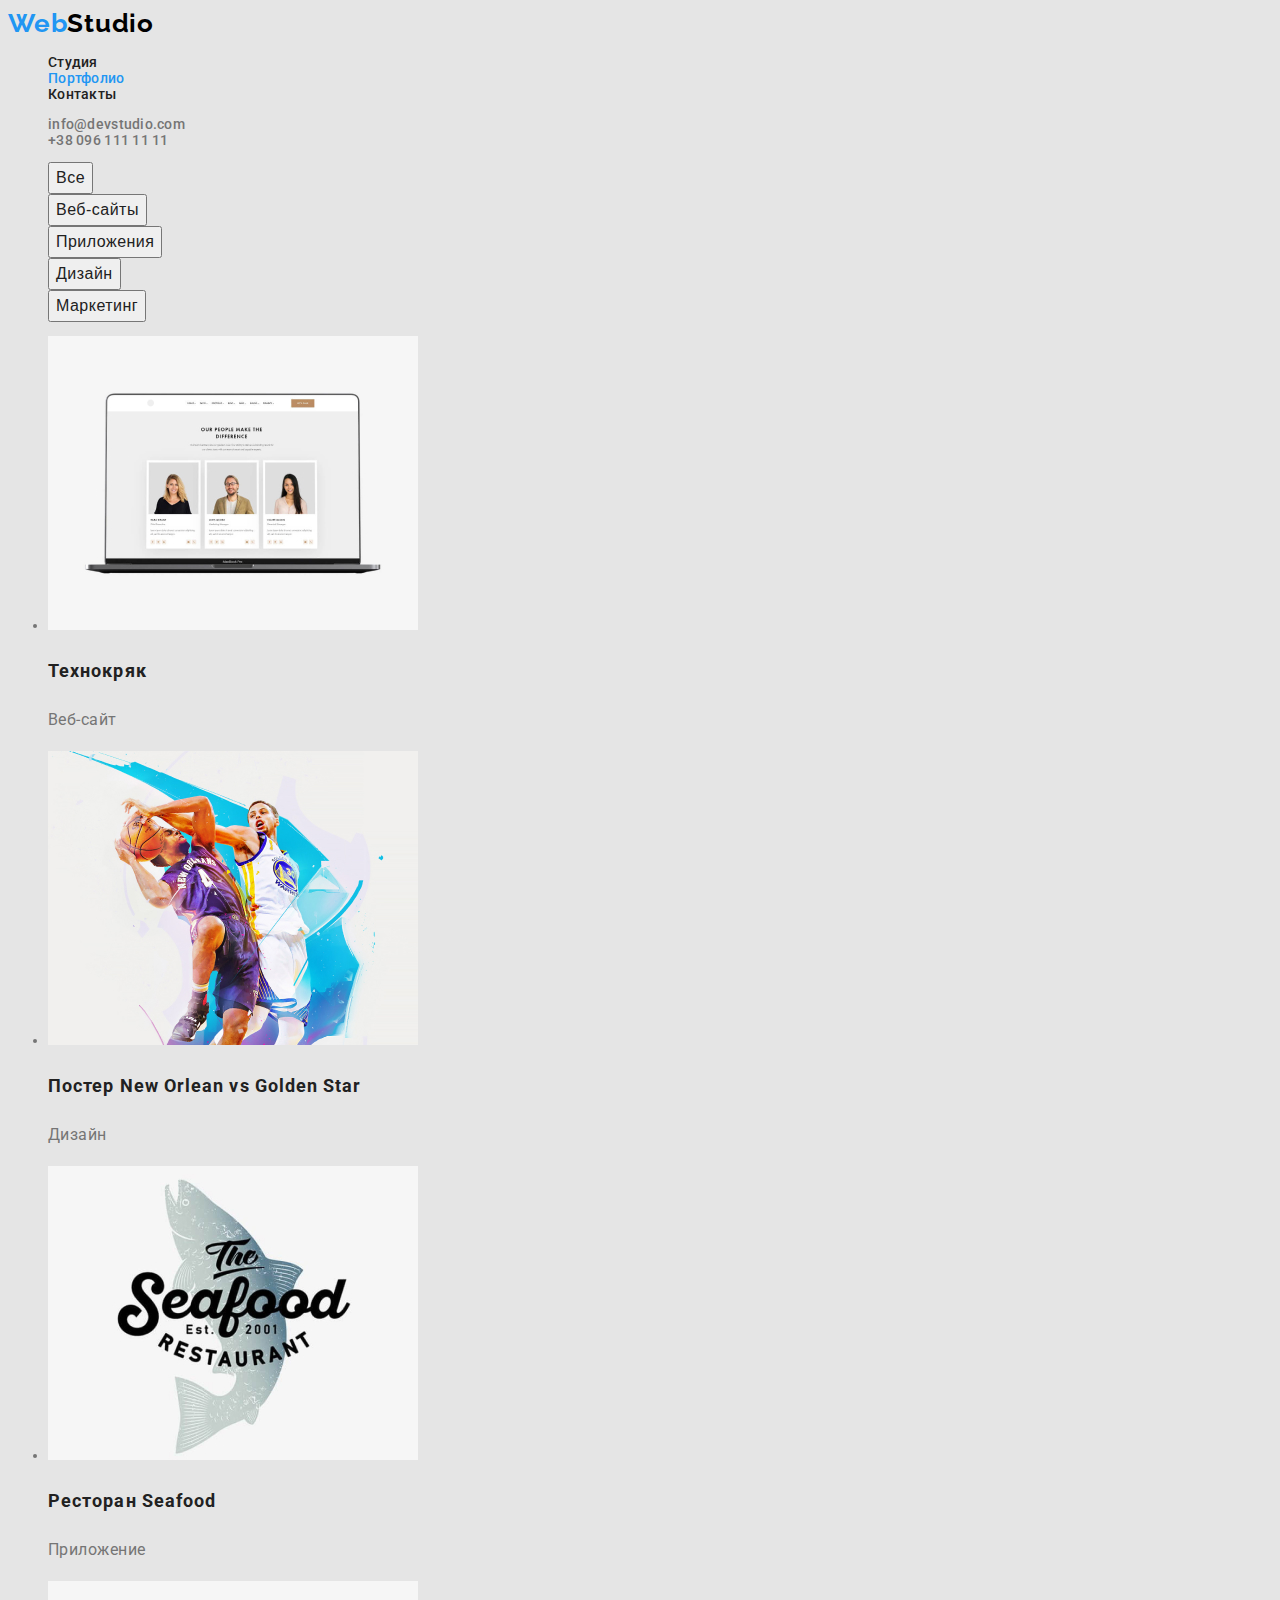
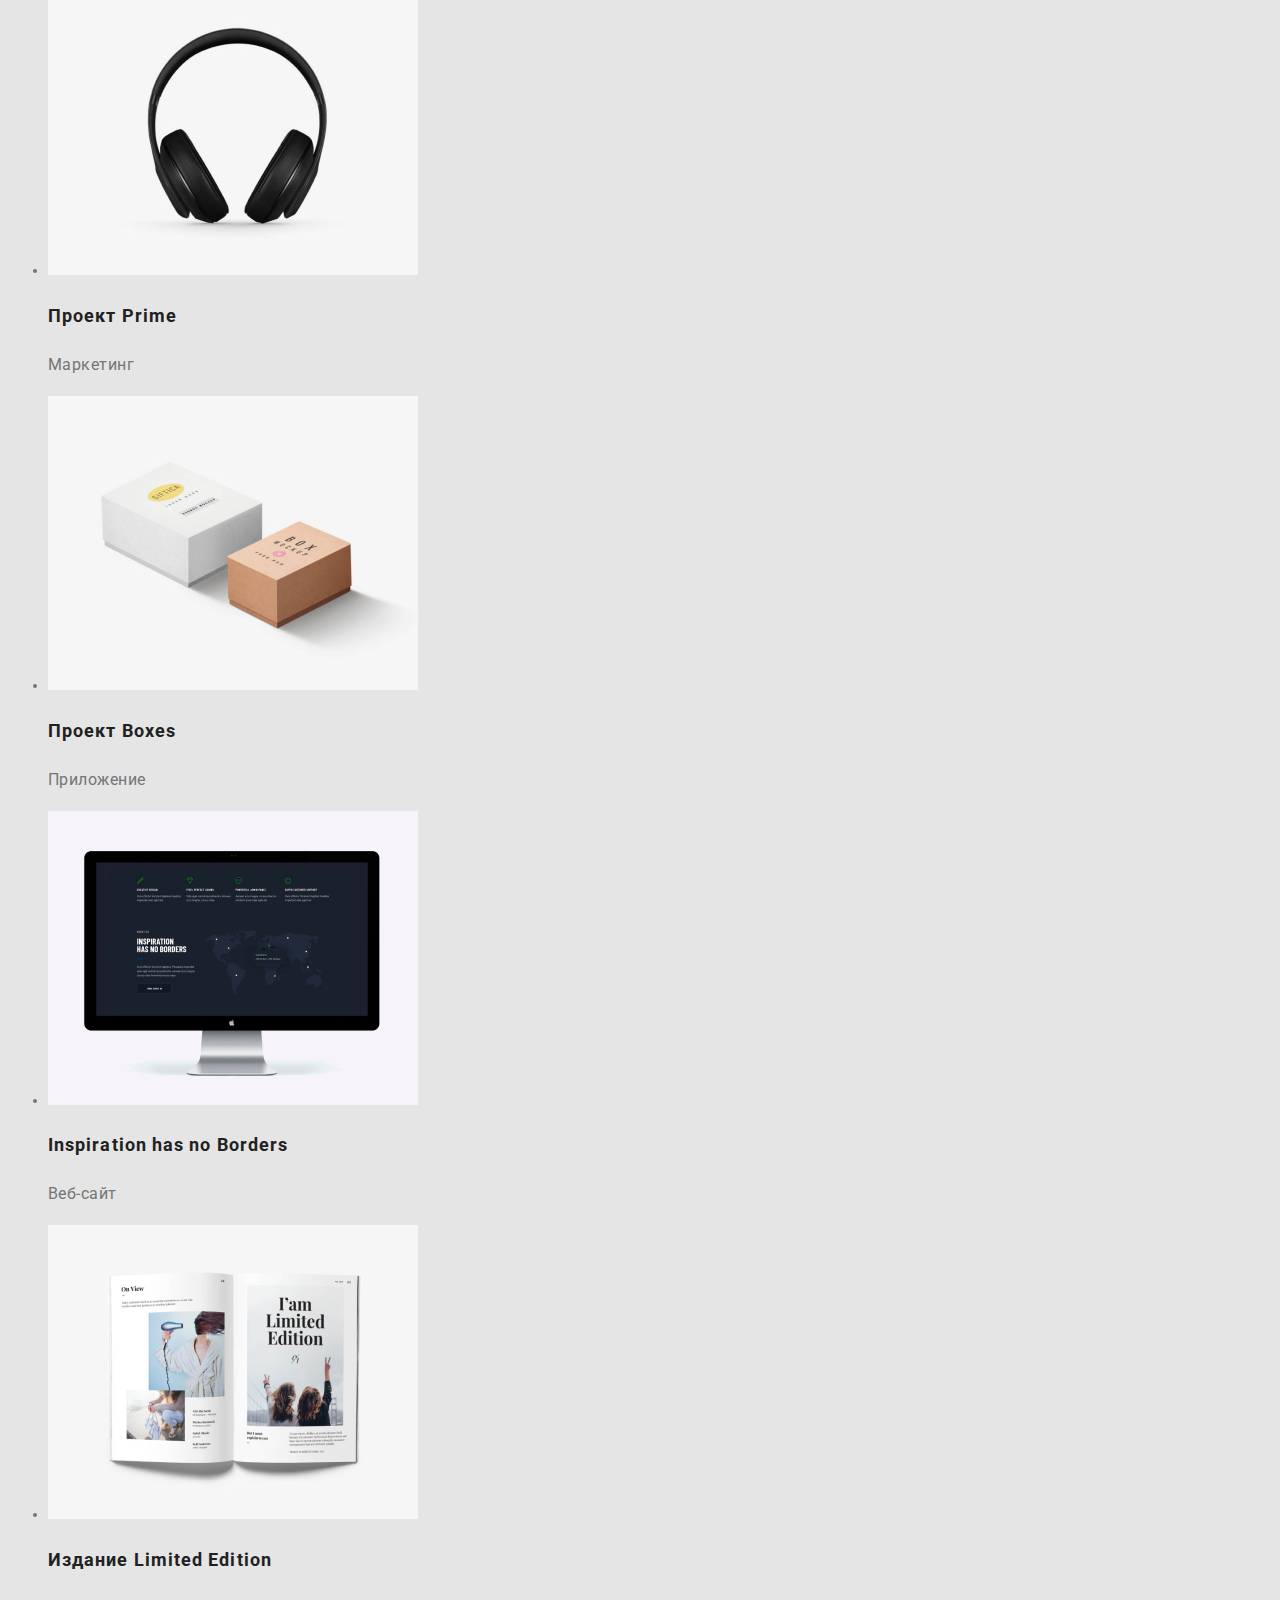
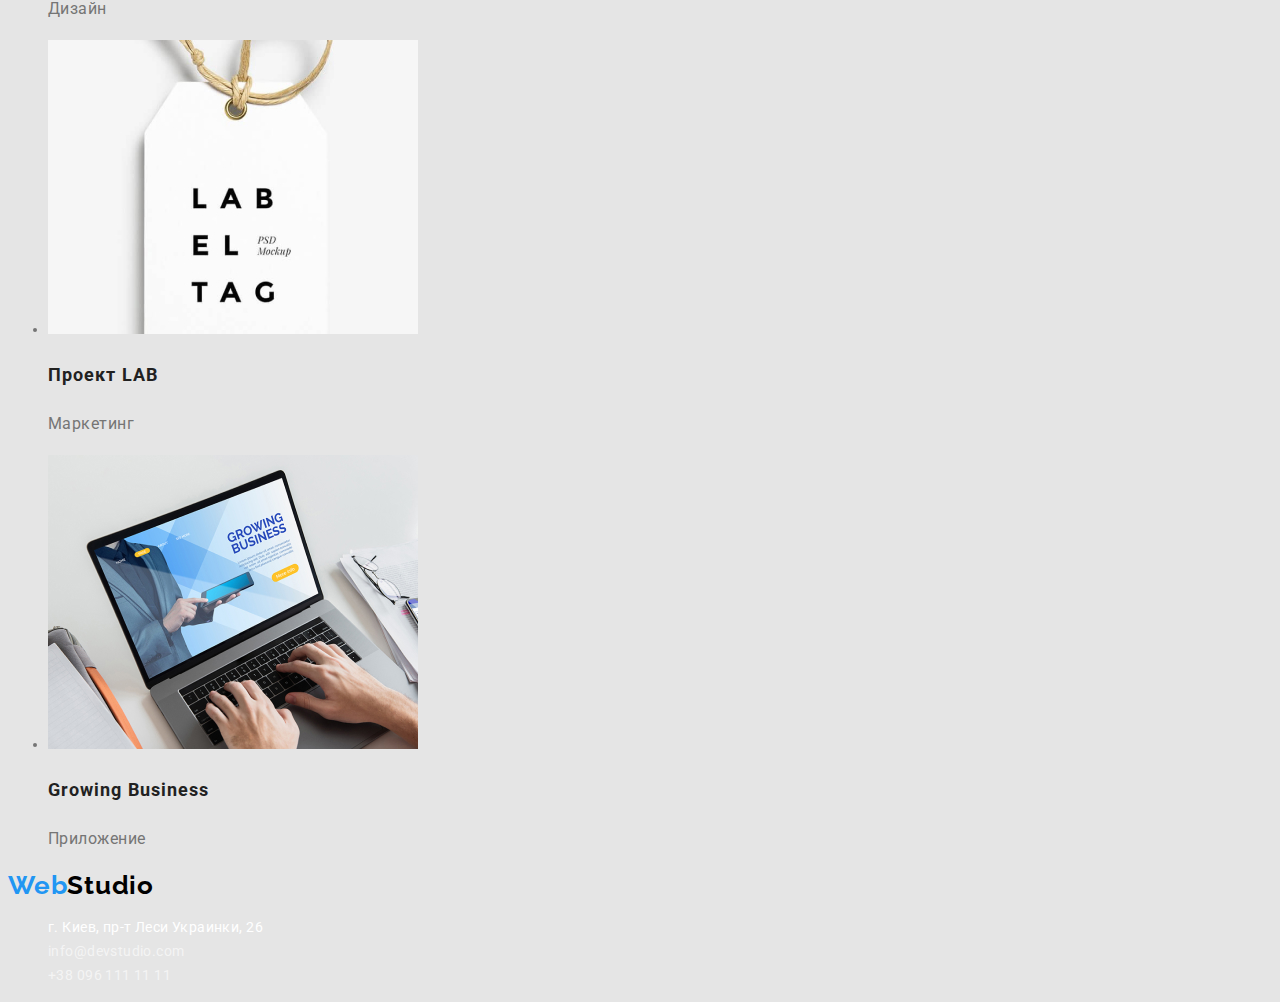
==== portfolio.html @ a321bac0 "Переносит файлы из второго дз" ====
<!DOCTYPE html>
<html lang="ru">

<head>
    <meta charset="UTF-8">
    <meta name="viewport" content="width=device-width, initial-scale=1.0">
    <title>Portfolio of WebStudio</title>
    <link rel="stylesheet" href="./css/styles.css" />
    <link rel="preconnect" href="https://fonts.gstatic.com">
    <link href="https://fonts.googleapis.com/css2?family=Raleway:wght@700&family=Roboto:wght@400;500;700;900&display=swap"
        rel="stylesheet">
</head>

<body>
    <header>
        <!--Header-->
        <section>
            <nav class="site-nav">
                <a lang="en" href="./index.html" class = "logo"><span class="double">Web</span><span>Studio</span></a>
                <ul class = "site-nav list">
                    <li> <a href="./index.html" class ="link">Студия</a></li>
                    <li> <a href="" class ="link, current">Портфолио</a></li>
                    <li> <a href="" class ="link">Контакты</a></li>
                </ul>
                <ul class= "auth-nav list">
                    <li> <a href="mailto:info@devstudio.com" class="anlink">info@devstudio.com</a></li>
                    <li> <a href="tel:+380961111111" class="anlink">+38 096 111 11 11</a></li>
                </ul>
            </nav>
        </section>
    </header>
    <main>
        <h1 class="visually-hidden">Портфолио</h1>
             

        <!--Portfolio-->
        <section>
            <!--Filter-->
            <ul class="filter list">
                <li> <button type="button" class="item">Все</button></li>
                <li> <button type="button" class="item">Веб-сайты</button></li>
                <li> <button type="button" class="item">Приложения</button></li>
                <li> <button type="button" class="item">Дизайн</button></li>
                <li> <button type="button" class="item">Маркетинг</button></li>
            </ul>
            <ul class="portfolio">
                <li>
                    <img src="./img/hw2/img.jpg" alt="Открытый веб-сайт на ноутбуке" width=370>
                    <h2 class="title">Технокряк</h2>
                    <p class= "description">Веб-сайт</p>
                </li>
                <li>
                    <img src="./img/hw2/img1.jpg" alt="Постер с изображением баскетболистов" width=370>
                    <h2 class="title">Постер New Orlean vs Golden Star</h2>
                    <p class= "description">Дизайн</p>
                </li>
                <li>
                    <img src="./img/hw2/img2.jpg" alt="Логотип ресторана Seafood" width=370>
                    <h2 class="title">Ресторан Seafood</h2>
                    <p class= "description">Приложение</p>
                </li>
                <li>
                    <img src="./img/hw2/img3.jpg" alt="Наушники" width=370>
                    <h2 class="title">Проект Prime</h2>
                    <p class= "description">Маркетинг</p>
                </li>
                <li>
                    <img src="./img/hw2/img4.jpg" alt="Посылки разных размеров" width=370>
                    <h2 class="title">Проект Boxes</h2>
                    <p class= "description">Приложение</p>
                </li>
                <li>
                    <img src="./img/hw2/img5.jpg" alt="Сайт открытый на мониторе" width=370>
                    <h2 class="title">Inspiration has no Borders</h2>
                    <p class= "description">Веб-сайт</p>
                </li>
                <li>
                    <img src="./img/hw2/img6.jpg" alt="Разворот журнала со статьями" width=370>
                    <h2 class="title">Издание Limited Edition</h2>
                    <p class= "description">Дизайн</p>
                </li>
                <li>
                    <img src="./img/hw2/img7.jpg" alt="Бирка от товара" width=370>
                    <h2 class="title">Проект LAB</h2>
                    <p class= "description">Маркетинг</p>
                </li>
                <li>
                    <img src="./img/hw2/img8.jpg" alt="Человек работает за ноутбуком" width=370>
                    <h2 class="title">Growing Business</h2>
                    <p class= "description">Приложение</p>
                </li>
            </ul>
        </section>
    </main>

    <footer>
        <!--Footer-->
        <section>
            <a lang="en" href="./index.html" class = "logo"><span class="double">Web</span><span>Studio</span></a>
            <ul class= "auth-nav list">
                <li> <a href="https://goo.gl/maps/ivPXeLmpZGiEguKSA" class="adress">г. Киев, пр-т Леси Украинки, 26</a></li>
                <li> <a href="mailto:info@devstudio.com" class="footer-item">info@devstudio.com</a></li>
                <li> <a href="tel=:+380961111111" class="footer-item">+38 096 111 11 11</a></li>
            </ul>
        </section>
    </footer>
</body>

</html>
---- css/styles.css ----
:root {
  --primary-text-color: #212121;
  --secondary-text-color: #757575;
  --title-color: #212121;
  --accent-color: #2196f3;
}

body {
  background-color: #e5e5e5;
  color: var(--secondary-text-color);
  font-family: Roboto;
  font-style: normal;
  font-weight: 400;
  font-size: 14px;
  line-height: 1.714;
  letter-spacing: 0.03em;
}

.list {
  list-style: none;
}

.current {
  color: var(--accent-color);
  text-decoration: none;
}

/*Visually hidden for H*/
.visually-hidden {
  position: absolute;
  width: 1px;
  height: 1px;
  margin: -1px;
  border: 0;
  padding: 0;
  white-space: nowrap;
  clip-path: inset(100%);
  clip: rect(0 0 0 0);
  overflow: hidden;
}

/*Logo*/
.logo {
  text-decoration: none;
  color: #000000;
  font-family: Raleway;
  font-style: normal;
  font-weight: 700;
  font-size: 26px;
  line-height: 1.192;
  letter-spacing: 0.03em;
}

.double {
  color: var(--accent-color);
}

/*Site nav*/

.site-nav .list {
  color: var(--primary-text-color);
  font-weight: 500;
  font-size: 14px;
  line-height: 1.142;
  letter-spacing: 0.02em;
}

.site-nav .anlink,
.auth-nav .anlink {
  text-decoration: none;
  color: var(--secondary-text-color);
}
.site-nav .link {
  text-decoration: none;
  color: var(--primary-text-color);
  font-weight: 500;
  font-size: 14px;
  line-height: 1.142;
  letter-spacing: 0.02em;
}
.site-nav .link:hover,
.site-nav .link:focus {
  color: var(--accent-color);
}

.auth-nav .anlink:hover,
.auth-nav .anlink:focus {
  color: var(--accent-color);
}

/*Hero*/

.hero-title {
  color: #ffffff;
  text-transform: uppercase;
  font-weight: 900;
  font-size: 44px;
  line-height: 1.364;
  letter-spacing: 0.06em;
}

.order {
  color: #ffffff;
  background-color: var(--accent-color);
  font-weight: 700;
  font-size: 16px;
  line-height: 30px;
  letter-spacing: 0.06em;
  text-decoration: none;
}

/*.order:hover,*/
/*.order:focus {*/
/* color: #ffffff;*/
/*  background-color: var(--accent-color);*/
/*}*/

/*Sections*/

.section-title {
  color: var(--primary-text-color);
  font-weight: 700;
  font-size: 36px;
  line-height: 1.167;
  letter-spacing: 0.03em;
}

/*Reautures*/

.reautures .title {
  color: var(--primary-text-color);
  text-transform: uppercase;
  font-weight: 700;
  font-size: 14px;
  line-height: 1.143;
  letter-spacing: 0.03em;
}

/*Team*/

.team-member {
  color: var(--primary-text-color);
  font-weight: 500;
  font-size: 16px;
  line-height: 1.188;
  letter-spacing: 0.03em;
}

.position {
  font-weight: 500;
  font-size: 16px;
  line-height: 1.188;
  letter-spacing: 0.03em;
}

/*Footer*/

.auth-nav .adress {
  text-decoration: none;
  color: #ffffff;
  font-weight: 400;
  font-size: 14px;
  line-height: 1.714;
  letter-spacing: 0.03em;
}

.auth-nav .footer-item {
  text-decoration: none;
  color: rgba(255, 255, 255, 0.6);
  font-weight: 400;
  font-size: 14px;
  line-height: 1.714;
  letter-spacing: 0.03em;
}

/*Portfolio*/

.portfolio .title {
  color: var(--primary-text-color);
  font-weight: 700;
  font-size: 18px;
  line-height: 2;
  letter-spacing: 0.06em;
}

.portfolio .description {
  color: var(--secondary-text-color);
  font-weight: 400;
  font-size: 16px;
  line-height: 1.875;
  letter-spacing: 0.03em;
}

.filter .item {
  color: var(--primary-text-color);
  font-weight: 500;
  font-size: 16px;
  line-height: 1.625;
  letter-spacing: 0.03em;
}

.filter .item:hover,
.filter .item:focus {
  color: #ffffff;
  background-color: var(--accent-color);
}
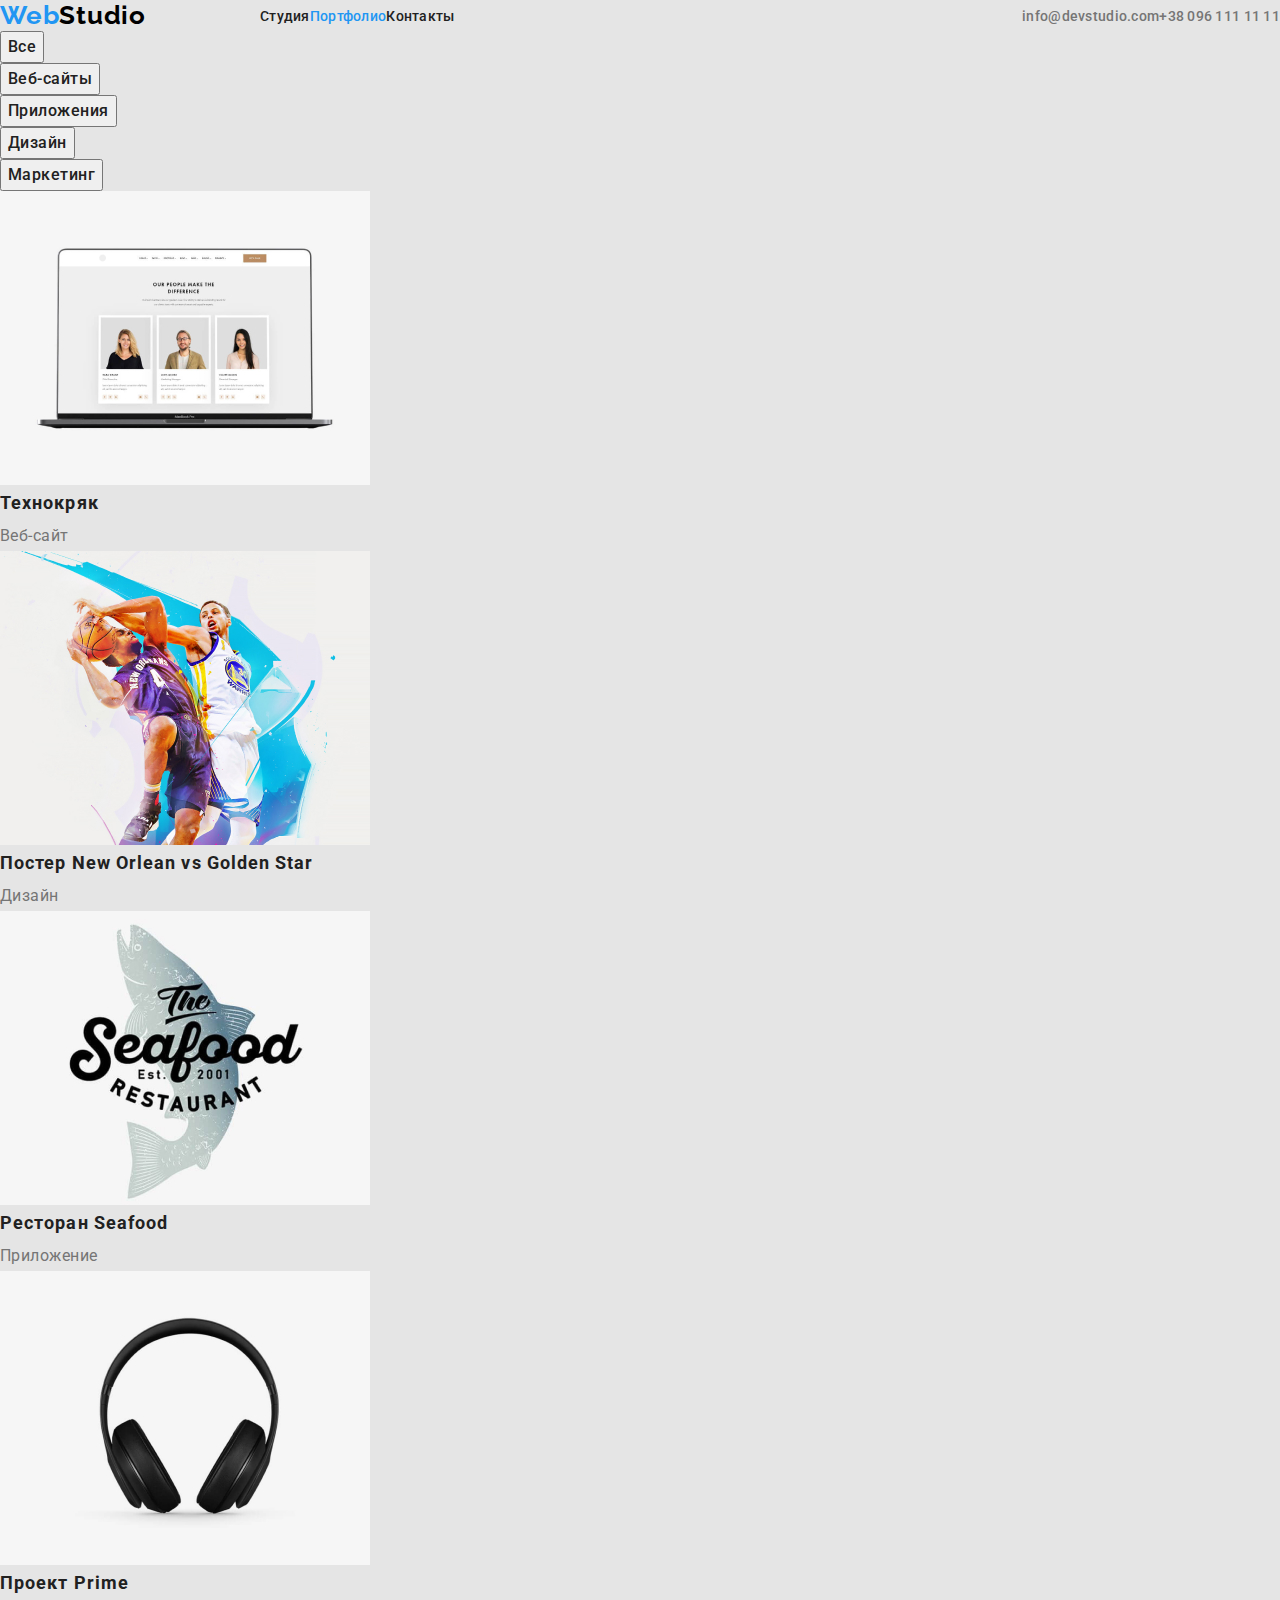
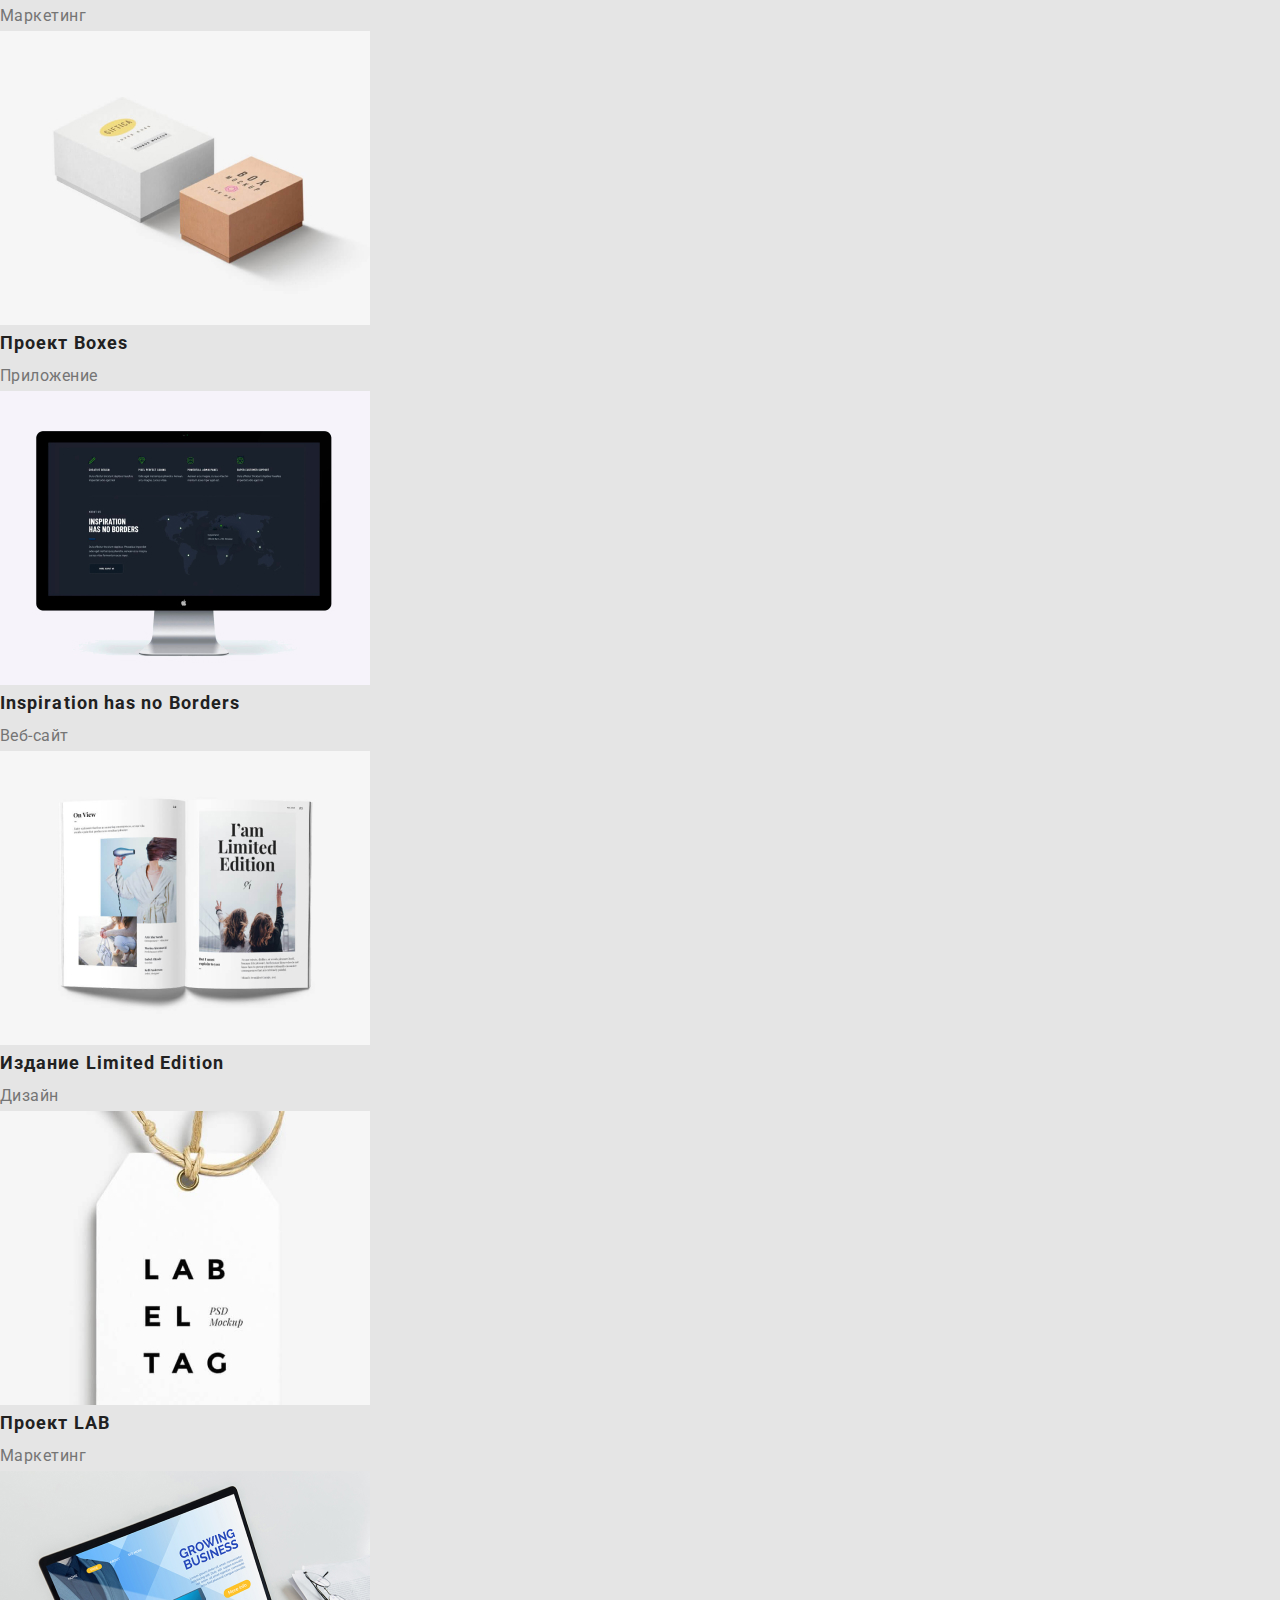
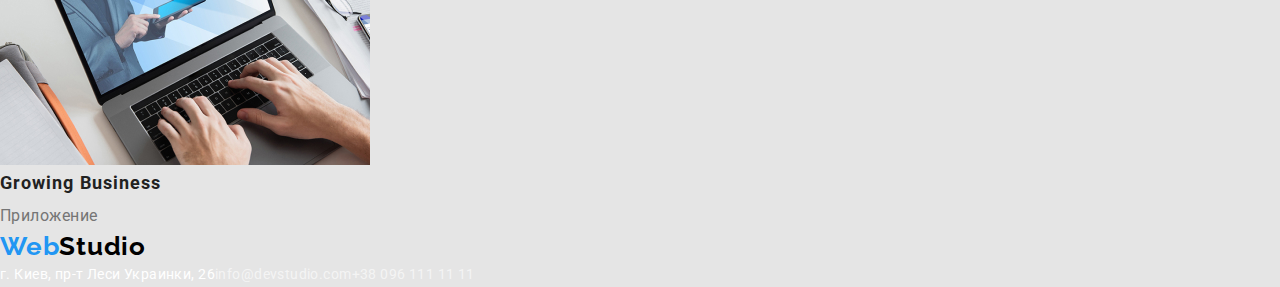
==== commit dda583a5: "Выравнивает хедер" ====
--- a/portfolio.html
+++ b/portfolio.html
@@ -5,6 +5,7 @@
     <meta charset="UTF-8">
     <meta name="viewport" content="width=device-width, initial-scale=1.0">
     <title>Portfolio of WebStudio</title>
+    <link rel="stylesheet" href="https://cdnjs.cloudflare.com/ajax/libs/modern-normalize/1.0.0/modern-normalize.min.css">
     <link rel="stylesheet" href="./css/styles.css" />
     <link rel="preconnect" href="https://fonts.gstatic.com">
     <link href="https://fonts.googleapis.com/css2?family=Raleway:wght@700&family=Roboto:wght@400;500;700;900&display=swap"
--- a/css/styles.css
+++ b/css/styles.css
@@ -14,6 +14,35 @@
   font-size: 14px;
   line-height: 1.714;
   letter-spacing: 0.03em;
+}
+
+h1,
+h2,
+h3,
+h4,
+h5,
+h6 {
+  margin: 0;
+}
+
+ul,
+ol {
+  padding: 0;
+  margin: 0;
+}
+
+p {
+  margin: 0;
+}
+
+img {
+  display: block;
+}
+
+.container {
+  width: 1200px;
+  margin: 0 auto;
+  padding: 0 15px;
 }
 
 .list {
@@ -39,6 +68,8 @@
   overflow: hidden;
 }
 
+/*Header*/
+
 /*Logo*/
 .logo {
   text-decoration: none;
@@ -57,6 +88,15 @@
 
 /*Site nav*/
 
+.site-nav {
+  display: flex;
+  align-items: center;
+}
+
+.site-nav .logo {
+  margin-right: 114px;
+}
+
 .site-nav .list {
   color: var(--primary-text-color);
   font-weight: 500;
@@ -70,6 +110,11 @@
   text-decoration: none;
   color: var(--secondary-text-color);
 }
+
+.auth-nav {
+  margin-left: auto;
+}
+
 .site-nav .link {
   text-decoration: none;
   color: var(--primary-text-color);
@@ -81,6 +126,11 @@
 .site-nav .link:hover,
 .site-nav .link:focus {
   color: var(--accent-color);
+}
+
+.auth-nav {
+  display: flex;
+  align-items: center;
 }
 
 .auth-nav .anlink:hover,
@@ -109,12 +159,6 @@
   text-decoration: none;
 }
 
-/*.order:hover,*/
-/*.order:focus {*/
-/* color: #ffffff;*/
-/*  background-color: var(--accent-color);*/
-/*}*/
-
 /*Sections*/
 
 .section-title {
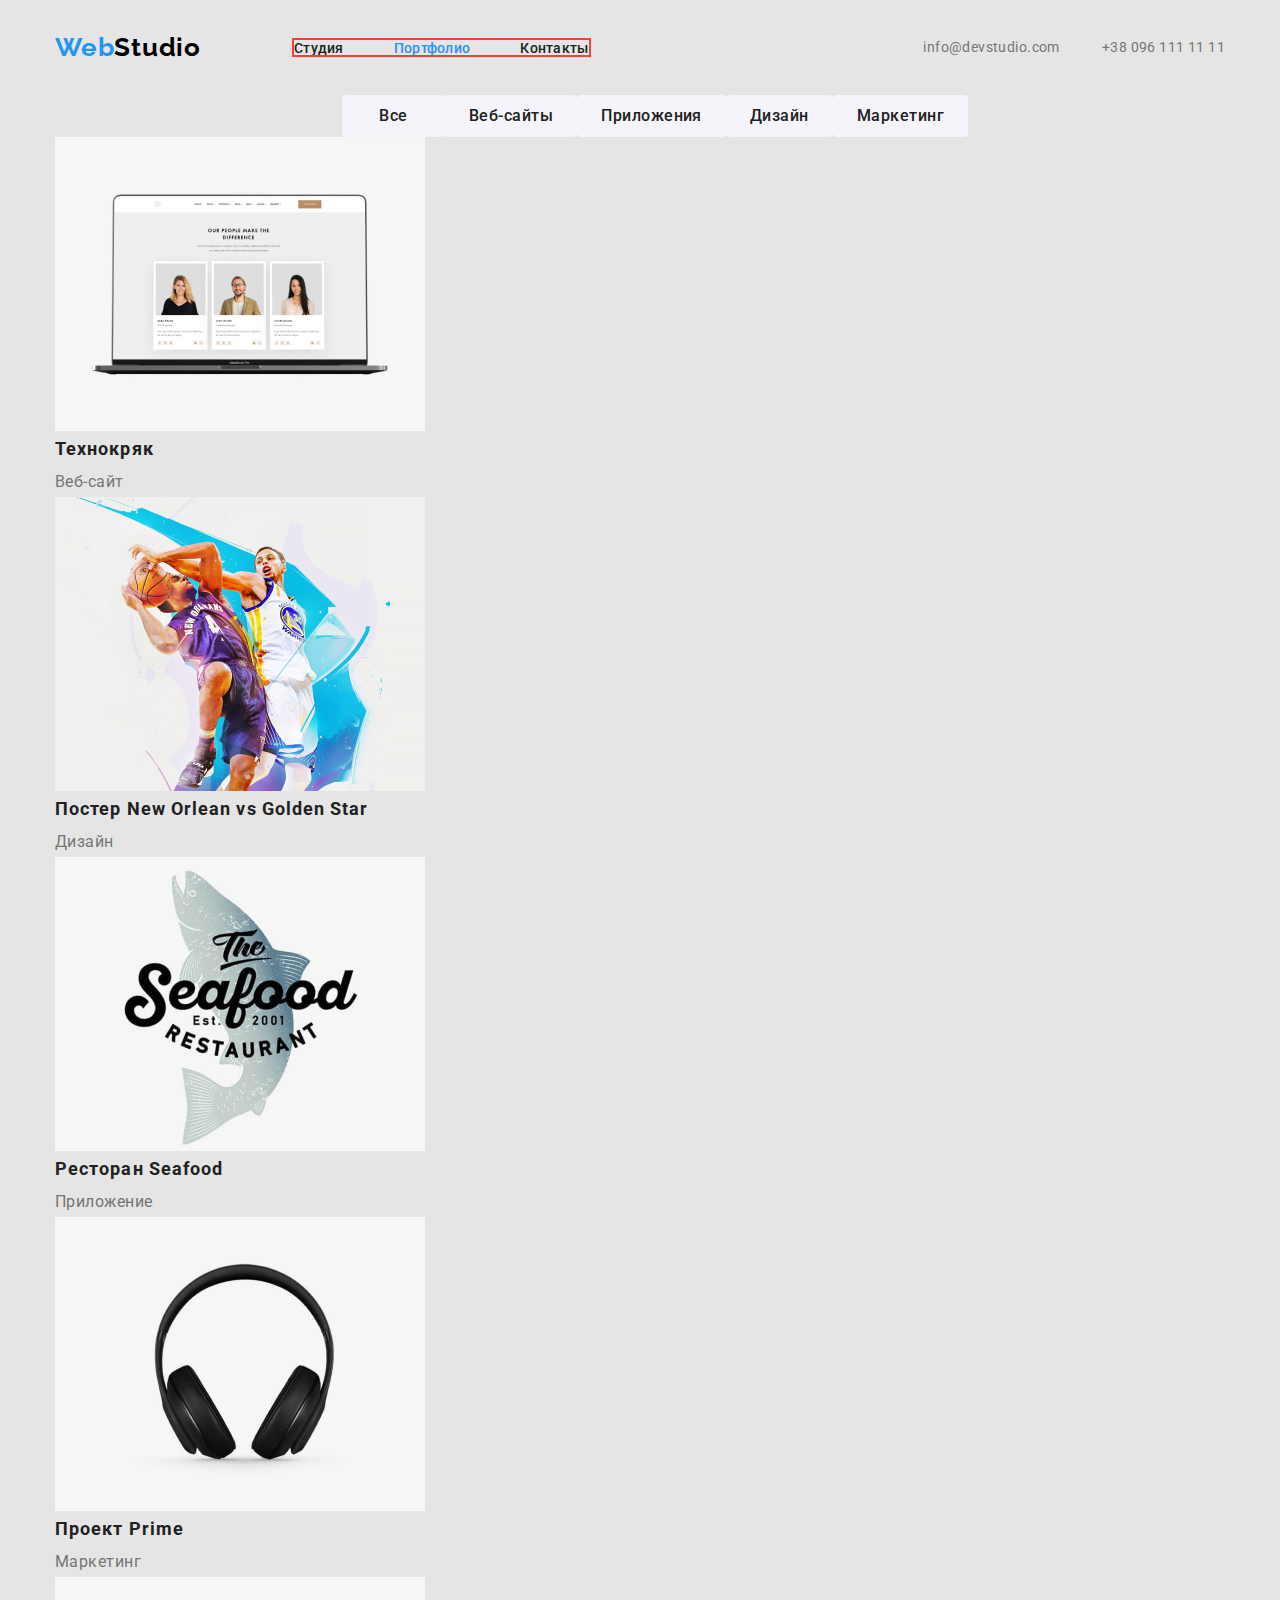
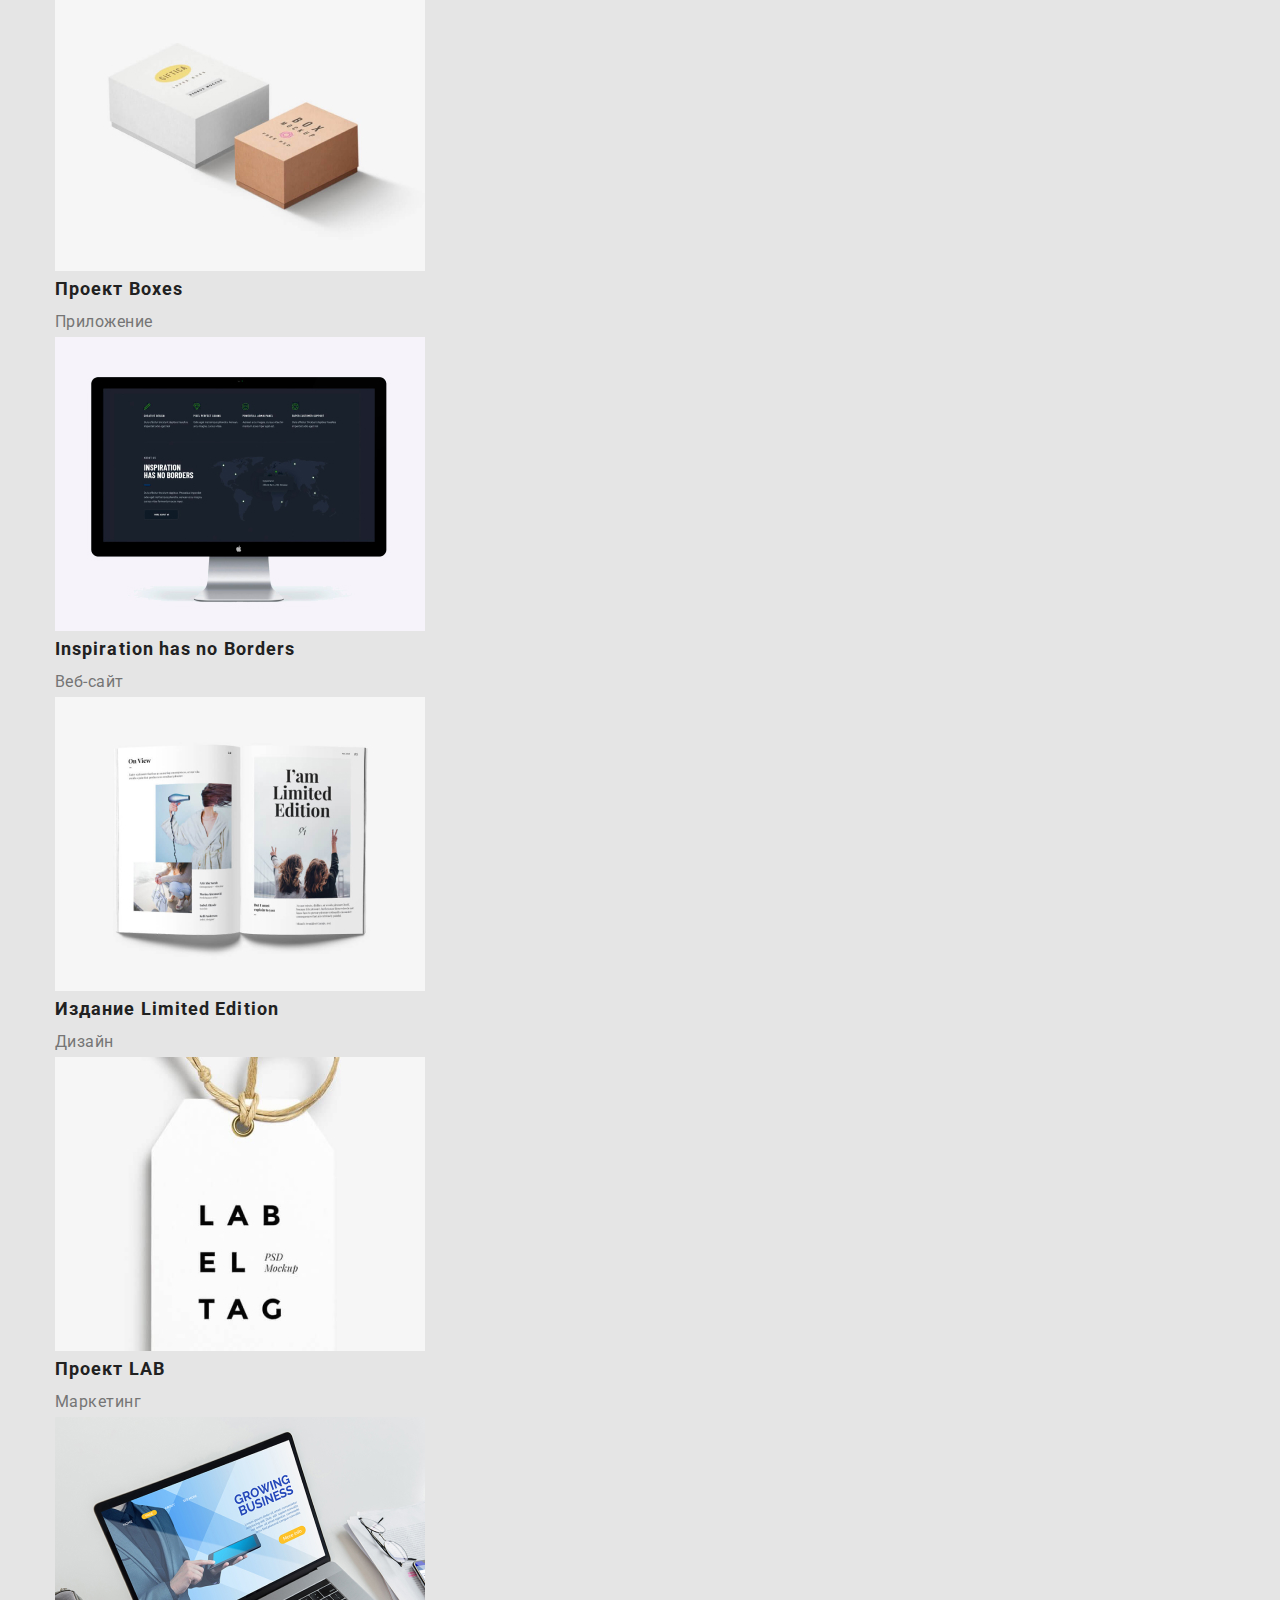
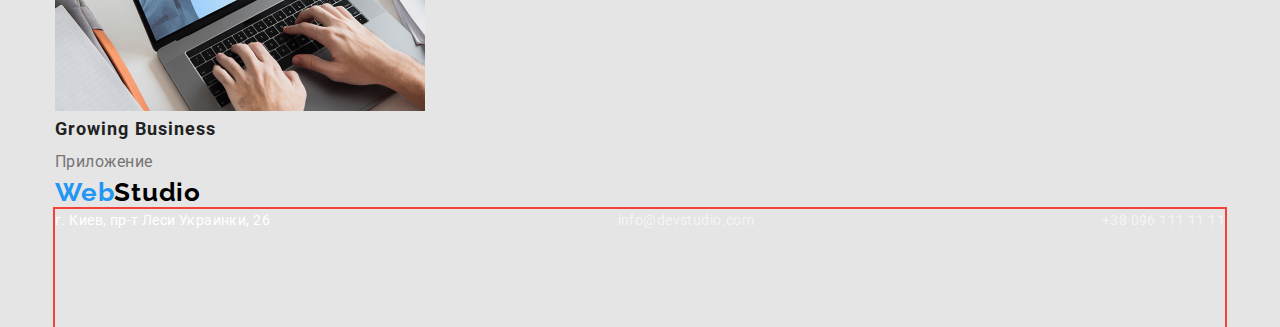
==== commit 8e112e0c: "Добавляет основную блочную разметку страниц" ====
--- a/portfolio.html
+++ b/portfolio.html
@@ -13,98 +13,104 @@
 </head>
 
 <body>
-    <header>
-        <!--Header-->
-        <section>
-            <nav class="site-nav">
-                <a lang="en" href="./index.html" class = "logo"><span class="double">Web</span><span>Studio</span></a>
-                <ul class = "site-nav list">
-                    <li> <a href="./index.html" class ="link">Студия</a></li>
-                    <li> <a href="" class ="link, current">Портфолио</a></li>
-                    <li> <a href="" class ="link">Контакты</a></li>
+    <div class="container">
+        <header>
+            <!--Header-->
+            <section>
+                <nav class="navigation">
+                    <a lang="en" href="./index.html" class="logo"><span class="double">Web</span><span>Studio</span></a>
+                    <ul class="site-nav">
+                        <li class="snitem"> <a href="./index.html" class="link">Студия</a></li>
+                        <li class="snitem"> <a href="" class="link, current">Портфолио</a></li>
+                        <li class="snitem"> <a href="" class="link">Контакты</a></li>
+                    </ul>
+                    <ul class="auth-nav">
+                        <li> <a href="mailto:info@devstudio.com" class="anlink mail">info@devstudio.com</a></li>
+                        <li> <a href="tel:+380961111111" class="anlink">+38 096 111 11 11</a></li>
+                    </ul>
+                </nav>
+            </section>
+        </header>
+        <main>
+            <h1 class="visually-hidden">Портфолио</h1>
+        
+        
+            <!--Portfolio-->
+            <section>
+                <!--Filter-->
+                <div class="container">
+                    <ul class="filter">
+                        <li> <button type="button" class="item">Все</button></li>
+                        <li> <button type="button" class="item">Веб-сайты</button></li>
+                        <li> <button type="button" class="item">Приложения</button></li>
+                        <li> <button type="button" class="item">Дизайн</button></li>
+                        <li> <button type="button" class="item">Маркетинг</button></li>
+                    </ul>
+                </div>
+                
+                <ul class="portfolio">
+                    <li>
+                        <img src="./img/hw2/img.jpg" alt="Открытый веб-сайт на ноутбуке" width=370>
+                        <h2 class="title">Технокряк</h2>
+                        <p class="description">Веб-сайт</p>
+                    </li>
+                    <li>
+                        <img src="./img/hw2/img1.jpg" alt="Постер с изображением баскетболистов" width=370>
+                        <h2 class="title">Постер New Orlean vs Golden Star</h2>
+                        <p class="description">Дизайн</p>
+                    </li>
+                    <li>
+                        <img src="./img/hw2/img2.jpg" alt="Логотип ресторана Seafood" width=370>
+                        <h2 class="title">Ресторан Seafood</h2>
+                        <p class="description">Приложение</p>
+                    </li>
+                    <li>
+                        <img src="./img/hw2/img3.jpg" alt="Наушники" width=370>
+                        <h2 class="title">Проект Prime</h2>
+                        <p class="description">Маркетинг</p>
+                    </li>
+                    <li>
+                        <img src="./img/hw2/img4.jpg" alt="Посылки разных размеров" width=370>
+                        <h2 class="title">Проект Boxes</h2>
+                        <p class="description">Приложение</p>
+                    </li>
+                    <li>
+                        <img src="./img/hw2/img5.jpg" alt="Сайт открытый на мониторе" width=370>
+                        <h2 class="title">Inspiration has no Borders</h2>
+                        <p class="description">Веб-сайт</p>
+                    </li>
+                    <li>
+                        <img src="./img/hw2/img6.jpg" alt="Разворот журнала со статьями" width=370>
+                        <h2 class="title">Издание Limited Edition</h2>
+                        <p class="description">Дизайн</p>
+                    </li>
+                    <li>
+                        <img src="./img/hw2/img7.jpg" alt="Бирка от товара" width=370>
+                        <h2 class="title">Проект LAB</h2>
+                        <p class="description">Маркетинг</p>
+                    </li>
+                    <li>
+                        <img src="./img/hw2/img8.jpg" alt="Человек работает за ноутбуком" width=370>
+                        <h2 class="title">Growing Business</h2>
+                        <p class="description">Приложение</p>
+                    </li>
                 </ul>
-                <ul class= "auth-nav list">
-                    <li> <a href="mailto:info@devstudio.com" class="anlink">info@devstudio.com</a></li>
-                    <li> <a href="tel:+380961111111" class="anlink">+38 096 111 11 11</a></li>
+            </section>
+        </main>
+        
+        <footer>
+            <!--Footer-->
+            <section>
+                <a lang="en" href="./index.html" class="logo"><span class="double">Web</span><span>Studio</span></a>
+                <ul class="auth-nav list">
+                    <li> <a href="https://goo.gl/maps/ivPXeLmpZGiEguKSA" class="adress">г. Киев, пр-т Леси Украинки, 26</a></li>
+                    <li> <a href="mailto:info@devstudio.com" class="footer-item">info@devstudio.com</a></li>
+                    <li> <a href="tel=:+380961111111" class="footer-item">+38 096 111 11 11</a></li>
                 </ul>
-            </nav>
-        </section>
-    </header>
-    <main>
-        <h1 class="visually-hidden">Портфолио</h1>
-             
-
-        <!--Portfolio-->
-        <section>
-            <!--Filter-->
-            <ul class="filter list">
-                <li> <button type="button" class="item">Все</button></li>
-                <li> <button type="button" class="item">Веб-сайты</button></li>
-                <li> <button type="button" class="item">Приложения</button></li>
-                <li> <button type="button" class="item">Дизайн</button></li>
-                <li> <button type="button" class="item">Маркетинг</button></li>
-            </ul>
-            <ul class="portfolio">
-                <li>
-                    <img src="./img/hw2/img.jpg" alt="Открытый веб-сайт на ноутбуке" width=370>
-                    <h2 class="title">Технокряк</h2>
-                    <p class= "description">Веб-сайт</p>
-                </li>
-                <li>
-                    <img src="./img/hw2/img1.jpg" alt="Постер с изображением баскетболистов" width=370>
-                    <h2 class="title">Постер New Orlean vs Golden Star</h2>
-                    <p class= "description">Дизайн</p>
-                </li>
-                <li>
-                    <img src="./img/hw2/img2.jpg" alt="Логотип ресторана Seafood" width=370>
-                    <h2 class="title">Ресторан Seafood</h2>
-                    <p class= "description">Приложение</p>
-                </li>
-                <li>
-                    <img src="./img/hw2/img3.jpg" alt="Наушники" width=370>
-                    <h2 class="title">Проект Prime</h2>
-                    <p class= "description">Маркетинг</p>
-                </li>
-                <li>
-                    <img src="./img/hw2/img4.jpg" alt="Посылки разных размеров" width=370>
-                    <h2 class="title">Проект Boxes</h2>
-                    <p class= "description">Приложение</p>
-                </li>
-                <li>
-                    <img src="./img/hw2/img5.jpg" alt="Сайт открытый на мониторе" width=370>
-                    <h2 class="title">Inspiration has no Borders</h2>
-                    <p class= "description">Веб-сайт</p>
-                </li>
-                <li>
-                    <img src="./img/hw2/img6.jpg" alt="Разворот журнала со статьями" width=370>
-                    <h2 class="title">Издание Limited Edition</h2>
-                    <p class= "description">Дизайн</p>
-                </li>
-                <li>
-                    <img src="./img/hw2/img7.jpg" alt="Бирка от товара" width=370>
-                    <h2 class="title">Проект LAB</h2>
-                    <p class= "description">Маркетинг</p>
-                </li>
-                <li>
-                    <img src="./img/hw2/img8.jpg" alt="Человек работает за ноутбуком" width=370>
-                    <h2 class="title">Growing Business</h2>
-                    <p class= "description">Приложение</p>
-                </li>
-            </ul>
-        </section>
-    </main>
-
-    <footer>
-        <!--Footer-->
-        <section>
-            <a lang="en" href="./index.html" class = "logo"><span class="double">Web</span><span>Studio</span></a>
-            <ul class= "auth-nav list">
-                <li> <a href="https://goo.gl/maps/ivPXeLmpZGiEguKSA" class="adress">г. Киев, пр-т Леси Украинки, 26</a></li>
-                <li> <a href="mailto:info@devstudio.com" class="footer-item">info@devstudio.com</a></li>
-                <li> <a href="tel=:+380961111111" class="footer-item">+38 096 111 11 11</a></li>
-            </ul>
-        </section>
-    </footer>
+            </section>
+        </footer>
+    </div>
+    
 </body>
 
 </html>--- a/css/styles.css
+++ b/css/styles.css
@@ -1,3 +1,9 @@
+*,
+*::before,
+*::after {
+  box-sizing: border-box;
+}
+
 :root {
   --primary-text-color: #212121;
   --secondary-text-color: #757575;
@@ -29,6 +35,7 @@
 ol {
   padding: 0;
   margin: 0;
+  list-style: none;
 }
 
 p {
@@ -43,10 +50,6 @@
   width: 1200px;
   margin: 0 auto;
   padding: 0 15px;
-}
-
-.list {
-  list-style: none;
 }
 
 .current {
@@ -88,16 +91,26 @@
 
 /*Site nav*/
 
+/*.site-nav {
+  display: flex;
+  align-items: center;
+}*/
+
+.navigation {
+  display: flex;
+  align-items: center;
+  padding-top: 32px;
+  padding-bottom: 32px;
+}
+
+.navigation .logo {
+  margin-right: 93px;
+}
+
 .site-nav {
+  outline: 2px solid #f44336;
   display: flex;
   align-items: center;
-}
-
-.site-nav .logo {
-  margin-right: 114px;
-}
-
-.site-nav .list {
   color: var(--primary-text-color);
   font-weight: 500;
   font-size: 14px;
@@ -105,13 +118,21 @@
   letter-spacing: 0.02em;
 }
 
+.snitem:not(:last-child) {
+  margin-right: 50px;
+}
+
+.auth-nav .mail {
+  margin-right: 42px;
+}
+
 .site-nav .anlink,
 .auth-nav .anlink {
   text-decoration: none;
   color: var(--secondary-text-color);
 }
 
-.auth-nav {
+.navigation .auth-nav {
   margin-left: auto;
 }
 
@@ -140,7 +161,15 @@
 
 /*Hero*/
 
+.hero .container {
+  padding-bottom: 94px;
+}
 .hero-title {
+  outline: 2px solid #f44336;
+  display: inline-block;
+  min-width: ;
+  width: 696px;
+  height: 120px;
   color: #ffffff;
   text-transform: uppercase;
   font-weight: 900;
@@ -150,11 +179,19 @@
 }
 
 .order {
+  outline: 2px solid #f44336;
+  display: inline-block;
+  height: 50px;
+  min-width: 200px;
+  padding: 10px 32px;
+  margin-right: auto;
+  margin-left: auto;
+  border-radius: 4px;
   color: #ffffff;
   background-color: var(--accent-color);
   font-weight: 700;
   font-size: 16px;
-  line-height: 30px;
+  line-height: 1.875;
   letter-spacing: 0.06em;
   text-decoration: none;
 }
@@ -162,6 +199,10 @@
 /*Sections*/
 
 .section-title {
+  outline: 2px solid #f44336;
+  display: inline-block;
+  height: 42px;
+  margin-bottom: 50px;
   color: var(--primary-text-color);
   font-weight: 700;
   font-size: 36px;
@@ -171,6 +212,13 @@
 
 /*Reautures*/
 
+.reautures {
+  outline: 2px solid #f44336;
+  display: flex;
+  justify-content: space-between;
+  padding-bottom: 94px;
+}
+
 .reautures .title {
   color: var(--primary-text-color);
   text-transform: uppercase;
@@ -180,7 +228,33 @@
   letter-spacing: 0.03em;
 }
 
+.reautures-item {
+  width: 270px;
+  height: 101px;
+}
+/*.reautures-item:not(:last-child) {
+  margin-right: 30px;*/
+}
+/*What we do*/
+
+.list .container {
+  display: flex;
+}
+.list {
+  outline: 2px solid #f44336;
+  display: flex;
+  justify-content: space-between;
+  padding-bottom: 94px;
+}
+
 /*Team*/
+
+.team {
+  outline: 2px solid #f44336;
+  display: flex;
+  justify-content: space-between;
+  padding-bottom: 94px;
+}
 
 .team-member {
   color: var(--primary-text-color);
@@ -235,7 +309,17 @@
   letter-spacing: 0.03em;
 }
 
+.filter {
+  display: flex;
+  justify-content: center;
+}
 .filter .item {
+  min-width: 103px;
+  background: #f5f4fa;
+  border-radius: 4px;
+  border-color: transparent;
+  cursor: pointer;
+  padding: 6px 22px;
   color: var(--primary-text-color);
   font-weight: 500;
   font-size: 16px;
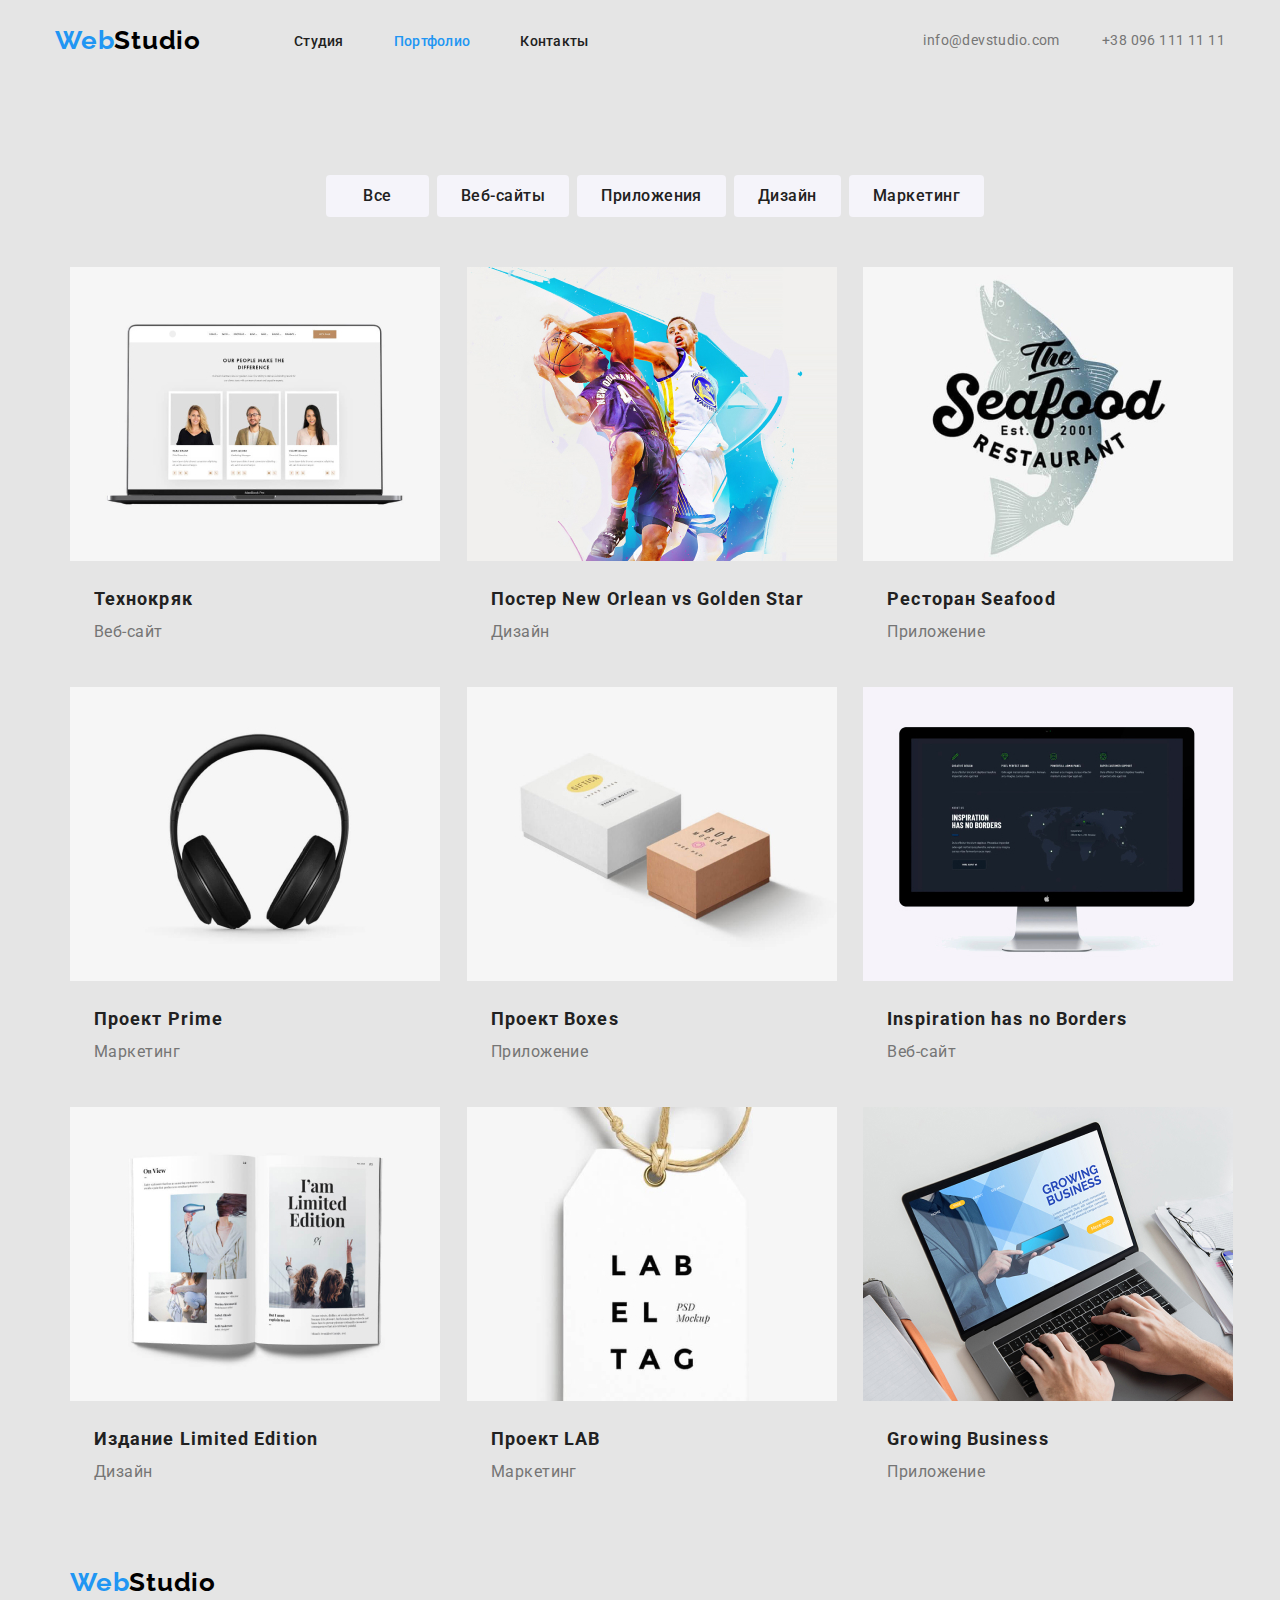
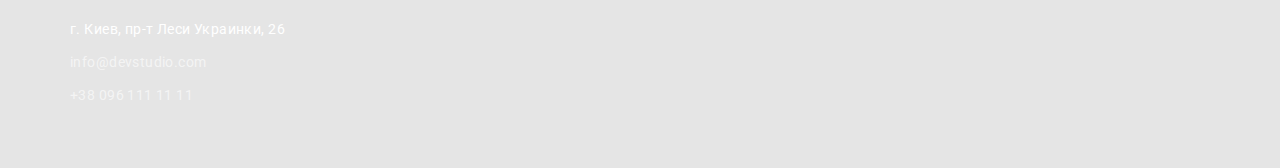
==== commit c6a032a9: "Добавляет разметку форм страниц студия, портфолио" ====
--- a/portfolio.html
+++ b/portfolio.html
@@ -40,73 +40,149 @@
                 <!--Filter-->
                 <div class="container">
                     <ul class="filter">
-                        <li> <button type="button" class="item">Все</button></li>
-                        <li> <button type="button" class="item">Веб-сайты</button></li>
-                        <li> <button type="button" class="item">Приложения</button></li>
-                        <li> <button type="button" class="item">Дизайн</button></li>
-                        <li> <button type="button" class="item">Маркетинг</button></li>
+                        <li class="filter-item"> <button type="button" class="item">Все</button></li>
+                        <li class="filter-item"> <button type="button" class="item">Веб-сайты</button></li>
+                        <li class="filter-item"> <button type="button" class="item">Приложения</button></li>
+                        <li class="filter-item"> <button type="button" class="item">Дизайн</button></li>
+                        <li class="filter-item"> <button type="button" class="item">Маркетинг</button></li>
                     </ul>
                 </div>
-                
-                <ul class="portfolio">
-                    <li>
-                        <img src="./img/hw2/img.jpg" alt="Открытый веб-сайт на ноутбуке" width=370>
-                        <h2 class="title">Технокряк</h2>
-                        <p class="description">Веб-сайт</p>
-                    </li>
-                    <li>
-                        <img src="./img/hw2/img1.jpg" alt="Постер с изображением баскетболистов" width=370>
-                        <h2 class="title">Постер New Orlean vs Golden Star</h2>
-                        <p class="description">Дизайн</p>
-                    </li>
-                    <li>
-                        <img src="./img/hw2/img2.jpg" alt="Логотип ресторана Seafood" width=370>
-                        <h2 class="title">Ресторан Seafood</h2>
-                        <p class="description">Приложение</p>
-                    </li>
-                    <li>
-                        <img src="./img/hw2/img3.jpg" alt="Наушники" width=370>
-                        <h2 class="title">Проект Prime</h2>
-                        <p class="description">Маркетинг</p>
-                    </li>
-                    <li>
-                        <img src="./img/hw2/img4.jpg" alt="Посылки разных размеров" width=370>
-                        <h2 class="title">Проект Boxes</h2>
-                        <p class="description">Приложение</p>
-                    </li>
-                    <li>
-                        <img src="./img/hw2/img5.jpg" alt="Сайт открытый на мониторе" width=370>
-                        <h2 class="title">Inspiration has no Borders</h2>
-                        <p class="description">Веб-сайт</p>
-                    </li>
-                    <li>
-                        <img src="./img/hw2/img6.jpg" alt="Разворот журнала со статьями" width=370>
-                        <h2 class="title">Издание Limited Edition</h2>
-                        <p class="description">Дизайн</p>
-                    </li>
-                    <li>
-                        <img src="./img/hw2/img7.jpg" alt="Бирка от товара" width=370>
-                        <h2 class="title">Проект LAB</h2>
-                        <p class="description">Маркетинг</p>
-                    </li>
-                    <li>
-                        <img src="./img/hw2/img8.jpg" alt="Человек работает за ноутбуком" width=370>
-                        <h2 class="title">Growing Business</h2>
-                        <p class="description">Приложение</p>
-                    </li>
-                </ul>
+
+                <div class="portfolio-container">
+                    <ul class="portfolio">
+                        <li class="item">
+                            <article class="card">
+                                <div class="card-thumb"> 
+                                    <img src="./img/hw2/img.jpg" alt="Открытый веб-сайт на ноутбуке">
+                                </div>
+
+                                <div class="card-content">
+                                    <h2 class="title">Технокряк</h2>
+                                    <p class="description">Веб-сайт</p>
+                                </div>
+                            </article>
+                        </li>
+
+                        <li class="item">
+                            <article class="card">
+                                <div class="card-thumb">
+                                    <img src="./img/hw2/img1.jpg" alt="Постер с изображением баскетболистов">
+                                </div>
+
+                                <div class="card-content">
+                                    <h2 class="title">Постер New Orlean vs Golden Star</h2>
+                                    <p class="description">Дизайн</p>
+                                </div>
+                            </article>           
+                        </li>
+
+                        <li class="item">
+                            <article class="card">
+                                <div class="card-thumb">
+                                    <img src="./img/hw2/img2.jpg" alt="Логотип ресторана Seafood">
+                                </div>
+
+                                <div class="card-content">
+                                    <h2 class="title">Ресторан Seafood</h2>
+                                    <p class="description">Приложение</p>
+                                </div>
+                            </article>
+                        </li>
+
+                        <li class="item">
+                            <article class="card">
+                                <div class="card-thumb">
+                                    <img src="./img/hw2/img3.jpg" alt="Наушники">
+                                </div>
+
+                                <div class="card-content">
+                                    <h2 class="title">Проект Prime</h2>
+                                    <p class="description">Маркетинг</p>
+                                </div>
+                            </article>
+                        </li>
+
+                        <li class="item">
+                            <article class="card">
+                                <div class="card-thumb">
+                                    <img src="./img/hw2/img4.jpg" alt="Посылки разных размеров">
+                                </div>
+
+                                <div class="card-content">
+                                    <h2 class="title">Проект Boxes</h2>
+                                    <p class="description">Приложение</p>
+                                </div>
+                            </article>
+                        </li>
+
+                        <li class="item">
+                            <article class="card">
+                                <div class="card-thumb">
+                                    <img src="./img/hw2/img5.jpg" alt="Сайт открытый на мониторе">
+                                </div>
+
+                                <div class="card-content">
+                                    <h2 class="title">Inspiration has no Borders</h2>
+                                    <p class="description">Веб-сайт</p>
+                                </div>
+                            </article>
+                        </li>
+
+                        <li class="item">
+                            <article class="card">
+                                <div class="card-thumb">
+                                     <img src="./img/hw2/img6.jpg" alt="Разворот журнала со статьями">
+                                </div>
+
+                                <div class="card-content">
+                                    <h2 class="title">Издание Limited Edition</h2>
+                                    <p class="description">Дизайн</p>
+                                </div>
+                            </article>
+                        </li>
+
+                        <li class="item">
+                            <article class="card">
+                                <div class="card-thumb">
+                                    <img src="./img/hw2/img7.jpg" alt="Бирка от товара">
+                                </div>
+
+                                <div class="card-content">
+                                    <h2 class="title">Проект LAB</h2>
+                                    <p class="description">Маркетинг</p>
+                                </div>
+                            </article>
+                        </li>
+
+                        <li class="item">
+                            <article class="card">
+                                <div class="card-thumb">
+                                    <img src="./img/hw2/img8.jpg" alt="Человек работает за ноутбуком">
+                                </div>
+
+                                <div class="card-content">
+                                    <h2 class="title">Growing Business</h2>
+                                    <p class="description">Приложение</p>
+                                </div>
+                            </article>
+                        </li>
+                    </ul>
+                </div>
+            
             </section>
         </main>
         
         <footer>
             <!--Footer-->
-            <section>
-                <a lang="en" href="./index.html" class="logo"><span class="double">Web</span><span>Studio</span></a>
-                <ul class="auth-nav list">
-                    <li> <a href="https://goo.gl/maps/ivPXeLmpZGiEguKSA" class="adress">г. Киев, пр-т Леси Украинки, 26</a></li>
-                    <li> <a href="mailto:info@devstudio.com" class="footer-item">info@devstudio.com</a></li>
-                    <li> <a href="tel=:+380961111111" class="footer-item">+38 096 111 11 11</a></li>
-                </ul>
+            <section class="footer">
+                <div class="container">
+                    <a lang="en" href="./index.html" class="logo"><span class="double">Web</span><span>Studio</span></a>
+                    <ul class="auth-nav">
+                        <li> <a href="https://goo.gl/maps/ivPXeLmpZGiEguKSA" class="adress">г. Киев, пр-т Леси Украинки, 26</a></li>
+                        <li> <a href="mailto:info@devstudio.com" class="footer-item">info@devstudio.com</a></li>
+                        <li> <a href="tel=:+380961111111" class="footer-item">+38 096 111 11 11</a></li>
+                    </ul>
+                </div>
             </section>
         </footer>
     </div>
--- a/css/styles.css
+++ b/css/styles.css
@@ -9,6 +9,7 @@
   --secondary-text-color: #757575;
   --title-color: #212121;
   --accent-color: #2196f3;
+  --portfolio-item-gap: 20px;
 }
 
 body {
@@ -44,6 +45,7 @@
 
 img {
   display: block;
+  max-width: 100%;
 }
 
 .container {
@@ -99,8 +101,8 @@
 .navigation {
   display: flex;
   align-items: center;
-  padding-top: 32px;
-  padding-bottom: 32px;
+  padding-top: 25px;
+  padding-bottom: 25px;
 }
 
 .navigation .logo {
@@ -108,7 +110,6 @@
 }
 
 .site-nav {
-  outline: 2px solid #f44336;
   display: flex;
   align-items: center;
   color: var(--primary-text-color);
@@ -165,11 +166,9 @@
   padding-bottom: 94px;
 }
 .hero-title {
-  outline: 2px solid #f44336;
-  display: inline-block;
-  min-width: ;
   width: 696px;
   height: 120px;
+  margin-bottom: 30px;
   color: #ffffff;
   text-transform: uppercase;
   font-weight: 900;
@@ -179,7 +178,6 @@
 }
 
 .order {
-  outline: 2px solid #f44336;
   display: inline-block;
   height: 50px;
   min-width: 200px;
@@ -199,7 +197,6 @@
 /*Sections*/
 
 .section-title {
-  outline: 2px solid #f44336;
   display: inline-block;
   height: 42px;
   margin-bottom: 50px;
@@ -210,10 +207,16 @@
   letter-spacing: 0.03em;
 }
 
+.section {
+  text-align: center;
+ }
+
+ .section-left {
+  text-align: left;
+ }
 /*Reautures*/
 
 .reautures {
-  outline: 2px solid #f44336;
   display: flex;
   justify-content: space-between;
   padding-bottom: 94px;
@@ -241,7 +244,6 @@
   display: flex;
 }
 .list {
-  outline: 2px solid #f44336;
   display: flex;
   justify-content: space-between;
   padding-bottom: 94px;
@@ -250,10 +252,10 @@
 /*Team*/
 
 .team {
-  outline: 2px solid #f44336;
   display: flex;
   justify-content: space-between;
   padding-bottom: 94px;
+  text-align: center;
 }
 
 .team-member {
@@ -262,6 +264,10 @@
   font-size: 16px;
   line-height: 1.188;
   letter-spacing: 0.03em;
+ }
+
+.team-thumb {
+  margin-bottom: 30;
 }
 
 .position {
@@ -269,6 +275,7 @@
   font-size: 16px;
   line-height: 1.188;
   letter-spacing: 0.03em;
+  margin-top: 10px;
 }
 
 /*Footer*/
@@ -290,6 +297,23 @@
   line-height: 1.714;
   letter-spacing: 0.03em;
 }
+
+.footer .logo {
+  display:inline-block;
+  padding-top: 60px;
+  margin-bottom: 20px;
+}
+
+.footer .auth-nav {
+  display: block;
+  padding-bottom: 60px;
+}
+
+.footer-item {
+  display: inline-block;
+  margin-top: 9px;
+}
+
 
 /*Portfolio*/
 
@@ -312,7 +336,10 @@
 .filter {
   display: flex;
   justify-content: center;
-}
+  padding-top: 94px;
+  padding-bottom: 50px;
+}
+
 .filter .item {
   min-width: 103px;
   background: #f5f4fa;
@@ -327,8 +354,40 @@
   letter-spacing: 0.03em;
 }
 
+.filter-item:not(:last-child) {
+  margin-right: 8px;
+}
+
 .filter .item:hover,
 .filter .item:focus {
   color: #ffffff;
   background-color: var(--accent-color);
 }
+
+.portfolio-container {
+  width: 1200px;
+  margin: 0 auto;
+  padding: 0 15px;
+}
+
+.portfolio {
+  display: flex;
+  flex-wrap: wrap;
+  margin-left: -20px;
+  margin-bottom: -20px;
+  margin-left: calc(-1 * var(--portfolio-item-gap));
+  margin-bottom: calc(-1 * var(--portfolio-item-gap));
+}
+
+.portfolio .item {
+  flex-basis: calc(100%/3 - var(--portfolio-item-gap));
+  margin-left: var(--portfolio-item-gap);
+  margin-bottom: var(--portfolio-item-gap);
+
+}
+
+.card-content {
+  padding: 20px 24px;
+}
+
+
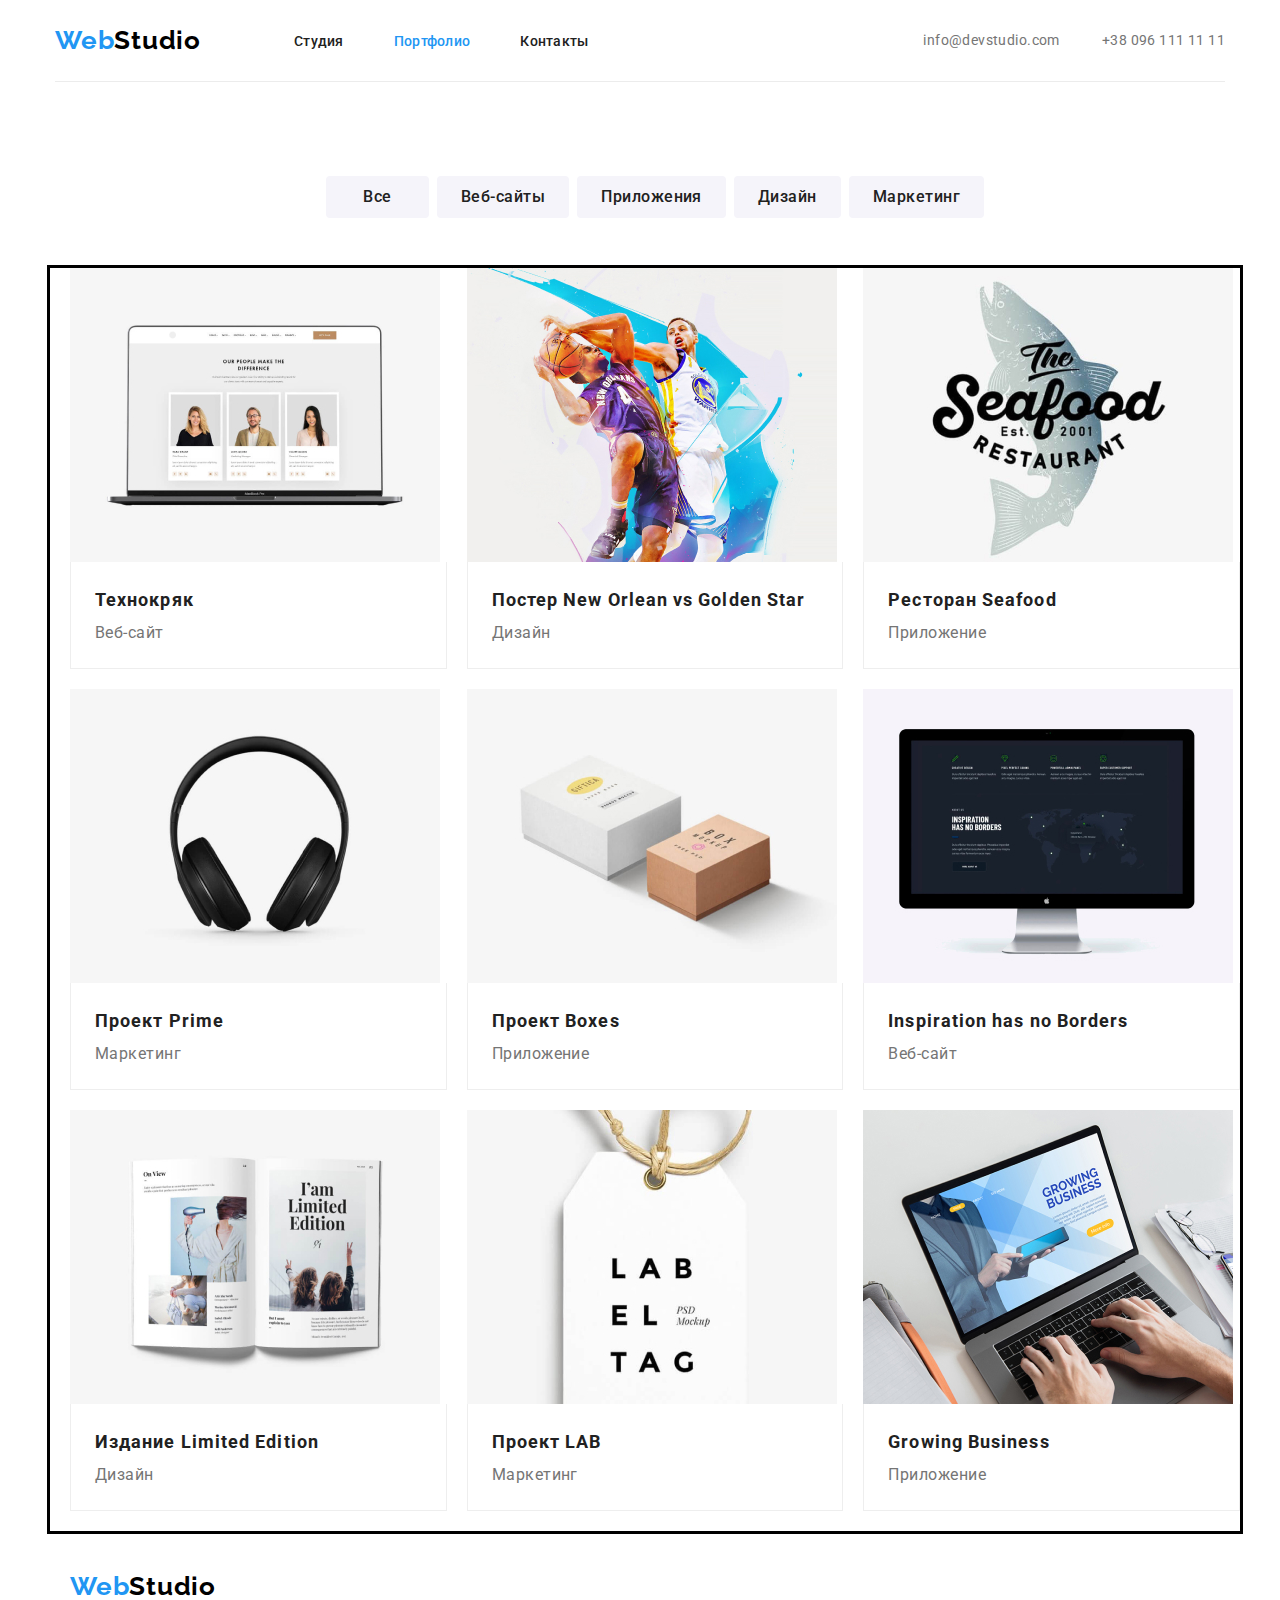
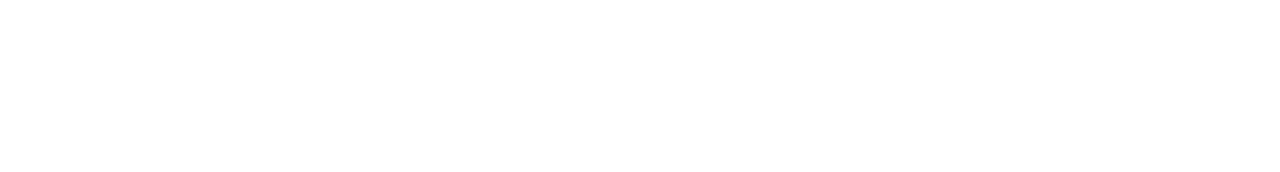
==== commit 74fbeed5: "Исправляет ошибки в дз ч1" ====
--- a/portfolio.html
+++ b/portfolio.html
@@ -14,7 +14,7 @@
 
 <body>
     <div class="container">
-        <header>
+        <header class="header">
             <!--Header-->
             <section>
                 <nav class="navigation">
@@ -172,9 +172,8 @@
             </section>
         </main>
         
-        <footer>
+        <footer class="footer">
             <!--Footer-->
-            <section class="footer">
                 <div class="container">
                     <a lang="en" href="./index.html" class="logo"><span class="double">Web</span><span>Studio</span></a>
                     <ul class="auth-nav">
@@ -183,7 +182,6 @@
                         <li> <a href="tel=:+380961111111" class="footer-item">+38 096 111 11 11</a></li>
                     </ul>
                 </div>
-            </section>
         </footer>
     </div>
     
--- a/css/styles.css
+++ b/css/styles.css
@@ -13,7 +13,6 @@
 }
 
 body {
-  background-color: #e5e5e5;
   color: var(--secondary-text-color);
   font-family: Roboto;
   font-style: normal;
@@ -75,6 +74,9 @@
 
 /*Header*/
 
+.header {
+  border-bottom: 1px solid #ECECEC;
+}
 /*Logo*/
 .logo {
   text-decoration: none;
@@ -163,10 +165,12 @@
 /*Hero*/
 
 .hero .container {
+  text-align: center;
   padding-bottom: 94px;
 }
+
 .hero-title {
-  width: 696px;
+  /*max-width: 696px;*/
   height: 120px;
   margin-bottom: 30px;
   color: #ffffff;
@@ -251,6 +255,9 @@
 
 /*Team*/
 
+.teambgc {
+  background-color: #e5e5e5;
+}
 .team {
   display: flex;
   justify-content: space-between;
@@ -371,6 +378,7 @@
 }
 
 .portfolio {
+  outline: solid black;
   display: flex;
   flex-wrap: wrap;
   margin-left: -20px;
@@ -388,6 +396,9 @@
 
 .card-content {
   padding: 20px 24px;
-}
-
-
+  border-left: 1px solid #EEEEEE;
+  border-right: 1px solid #EEEEEE;;
+  border-bottom: 1px solid #EEEEEE;
+}
+
+
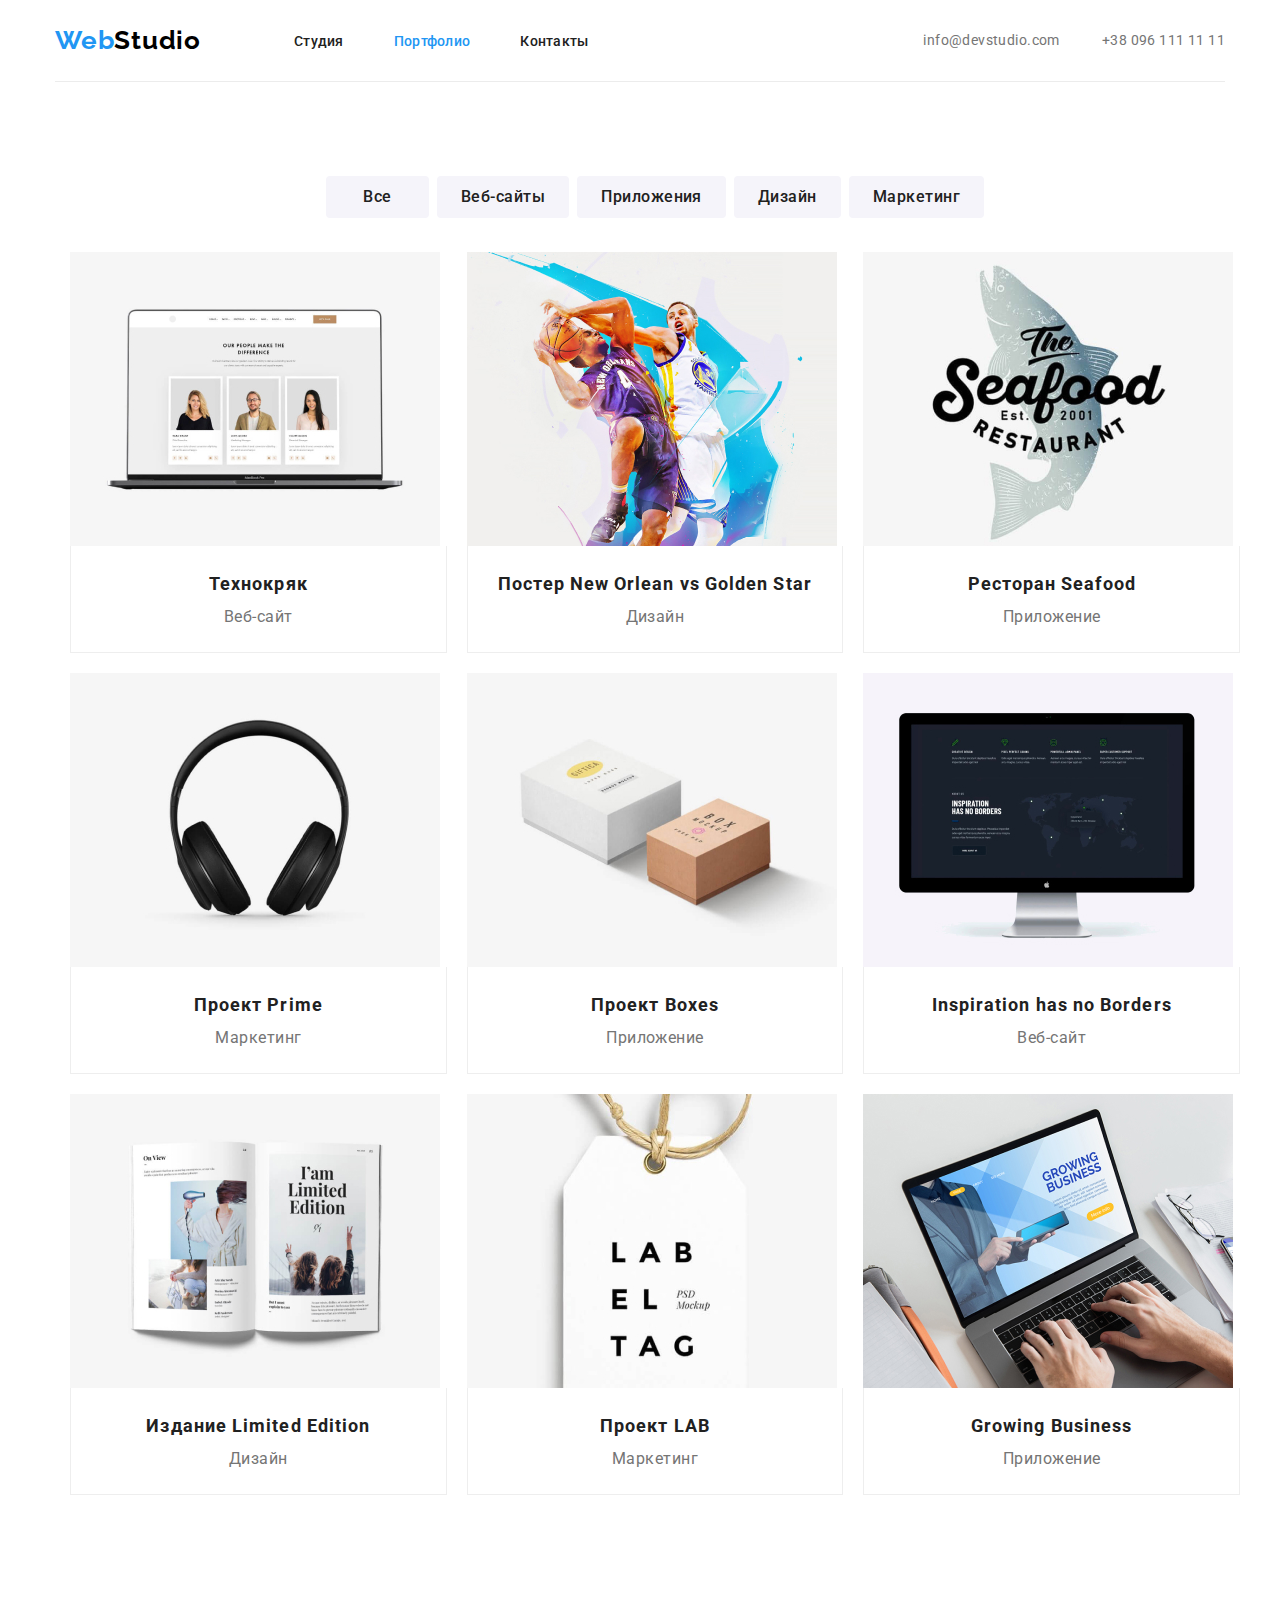
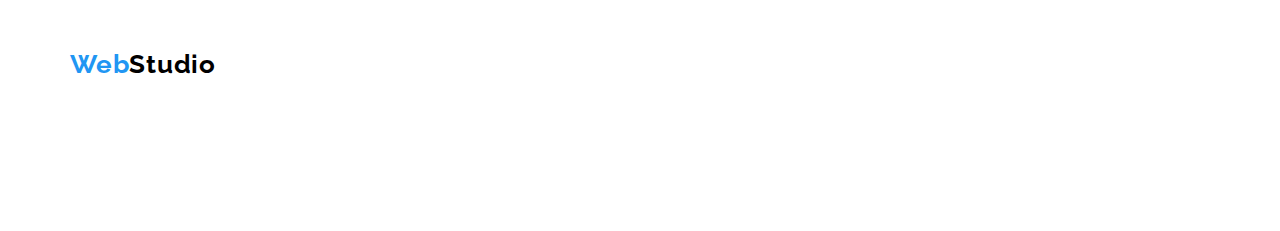
==== commit 1bbaf1df: "Исправляет ошибки в дз ч2" ====
--- a/portfolio.html
+++ b/portfolio.html
@@ -36,7 +36,7 @@
         
         
             <!--Portfolio-->
-            <section>
+            <section class="section">
                 <!--Filter-->
                 <div class="container">
                     <ul class="filter">
--- a/css/styles.css
+++ b/css/styles.css
@@ -76,6 +76,8 @@
 
 .header {
   border-bottom: 1px solid #ECECEC;
+  padding-top: 25px;
+  padding-bottom: 25px;
 }
 /*Logo*/
 .logo {
@@ -103,9 +105,7 @@
 .navigation {
   display: flex;
   align-items: center;
-  padding-top: 25px;
-  padding-bottom: 25px;
-}
+  }
 
 .navigation .logo {
   margin-right: 93px;
@@ -166,8 +166,7 @@
 
 .hero .container {
   text-align: center;
-  padding-bottom: 94px;
-}
+  }
 
 .hero-title {
   /*max-width: 696px;*/
@@ -186,8 +185,6 @@
   height: 50px;
   min-width: 200px;
   padding: 10px 32px;
-  margin-right: auto;
-  margin-left: auto;
   border-radius: 4px;
   color: #ffffff;
   background-color: var(--accent-color);
@@ -213,6 +210,12 @@
 
 .section {
   text-align: center;
+  padding-top: 94px;
+  padding-bottom: 94px;
+ }
+
+ .section-nopadingtop {
+   padding-top: 0;
  }
 
  .section-left {
@@ -223,8 +226,7 @@
 .reautures {
   display: flex;
   justify-content: space-between;
-  padding-bottom: 94px;
-}
+  }
 
 .reautures .title {
   color: var(--primary-text-color);
@@ -250,8 +252,7 @@
 .list {
   display: flex;
   justify-content: space-between;
-  padding-bottom: 94px;
-}
+  }
 
 /*Team*/
 
@@ -261,7 +262,6 @@
 .team {
   display: flex;
   justify-content: space-between;
-  padding-bottom: 94px;
   text-align: center;
 }
 
@@ -287,6 +287,11 @@
 
 /*Footer*/
 
+.footer {
+  padding-top: 60px;
+  padding-bottom: 60px;
+}
+
 .auth-nav .adress {
   text-decoration: none;
   color: #ffffff;
@@ -307,14 +312,11 @@
 
 .footer .logo {
   display:inline-block;
-  padding-top: 60px;
-  margin-bottom: 20px;
-}
+  }
 
 .footer .auth-nav {
   display: block;
-  padding-bottom: 60px;
-}
+  }
 
 .footer-item {
   display: inline-block;
@@ -343,8 +345,7 @@
 .filter {
   display: flex;
   justify-content: center;
-  padding-top: 94px;
-  padding-bottom: 50px;
+  margin-bottom: 34px;
 }
 
 .filter .item {
@@ -378,7 +379,6 @@
 }
 
 .portfolio {
-  outline: solid black;
   display: flex;
   flex-wrap: wrap;
   margin-left: -20px;
